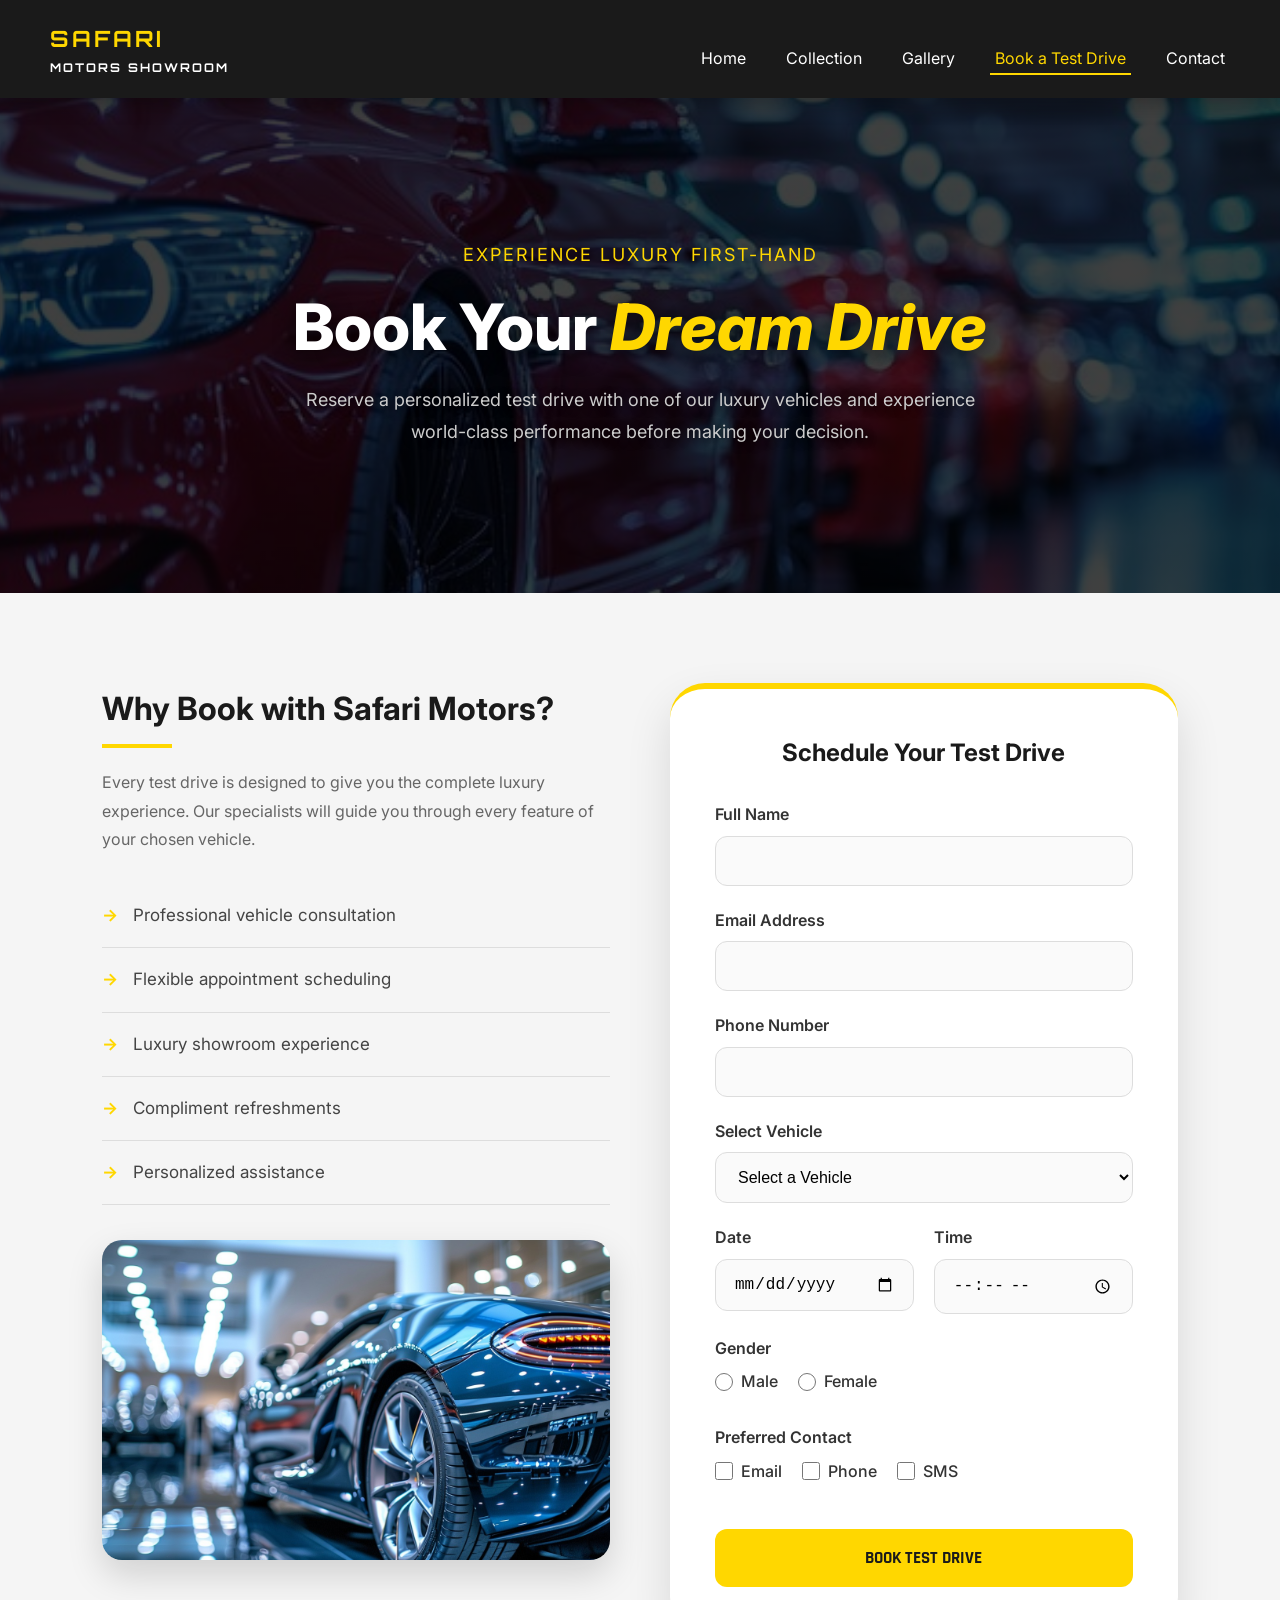
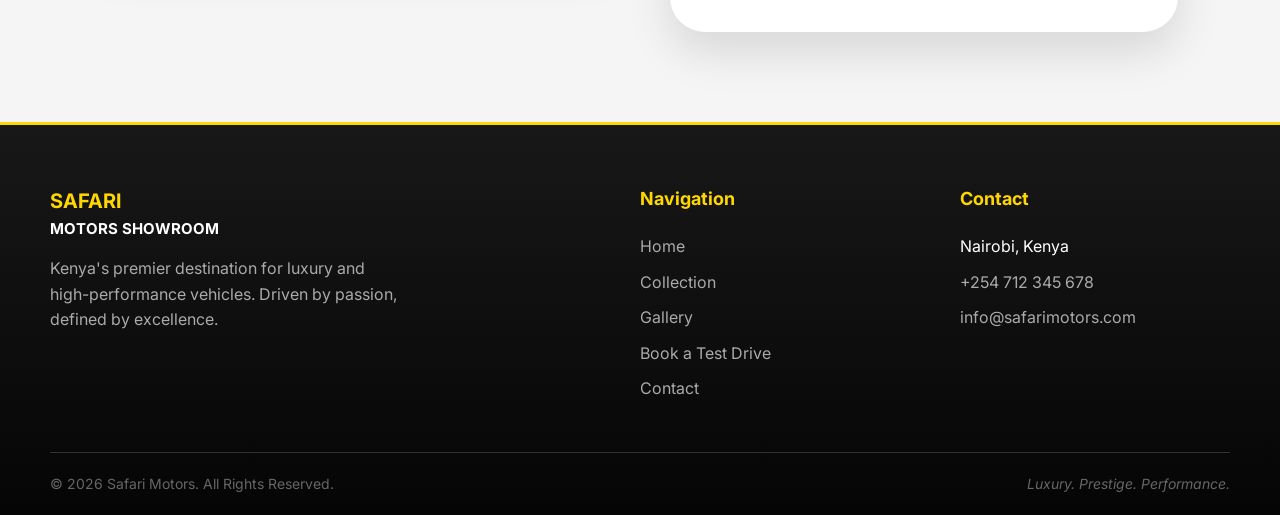
==== booking.html @ e5a98598 "Add files via upload" ====
<!DOCTYPE html>
<html lang="en">
    <head>
        <meta charset="UTF-8">
        <meta name="viewport" content="width=device-width, initial-scale=1.0">
        <title>Book a Test Drive | Safari Motors</title>
        <link rel="stylesheet" href="styles.css">
    </head>
    <body>

        <!-- Navigation Links -->
        <nav class="main-nav">
            <h1 class="brand-logo"><a href="index.html" class="nav-logo">SAFARI <span>MOTORS SHOWROOM</span></a></h1>
            <ul class="nav-links">
                <li><a href="index.html">Home</a></li>
                <li><a href="cars.html">Collection</a></li>
                <li><a href="gallery.html">Gallery</a></li>
                <li><a href="booking.html" class="active">Book a Test Drive</a></li>
                <li><a href="contact.html">Contact</a></li>
            </ul>
        </nav>
        
        <!-- hero section -->
        <section class="booking-hero">
            <div class="hero-content">
                <p class="main-tagline">Experience Luxury First-Hand</p>
                <h1 class="main-title">Book Your <em>Dream Drive</em></h1>
                <p class="main-description">Reserve a personalized test drive with one of our luxury vehicles and experience
                    world-class performance before making your decision.
                </p>
            </div>
        </section>

        <!-- Booking Form -->
        <section class="booking-section">
            <div class="booking-container">
                <div class="booking-info">
                    <h2>Why Book with Safari Motors?</h2>
                    <p>Every test drive is designed to give you the complete luxury experience.
                        Our specialists will guide you through every feature of your chosen vehicle.
                    </p>
                    <ul>
                        <li>Professional vehicle consultation</li>
                        <li>Flexible appointment scheduling</li>
                        <li>Luxury showroom experience</li>
                        <li>Compliment refreshments</li>
                        <li>Personalized assistance</li>
                    </ul>
                    <div class="booking-image">
                        <img src="Luxury6_cars.jpg" alt="Safari Motors Luxury Showroom">
                    </div>
                </div>
                <div class="booking-card">
                    <form class="booking-form">
                        <h2>Schedule Your Test Drive</h2>

                        <div class="form-group">
                            <label for="fullname">Full Name</label>
                            <input type="text" id="fullname" name="fullname" required>
                        </div>

                        <div class="form-group">
                            <label for="email">Email Address</label>
                            <input type="email" id="email" name="email" required>
                        </div>

                        <div class="form-group">
                            <label for="phone number">Phone Number</label>
                            <input type="tel" id="phone" name="phone"  required>
                        </div>

                        <div class="form-group">
                            <label for="vehicle">Select Vehicle</label>
                            <select id="vehicle" name="vehicle" required>
                                <option value="1">Select a Vehicle</option>
                                <option value="2">Mercedes Maybach S580</option>
                                <option value="3">BMW X5</option>
                                <option value="4">Range Rover Velar</option>
                                <option value="5">Rolls Royce Phantom</option>
                                <option value="6">Audi Q7</option>
                            </select>
                        </div>
                        <div class="form-row">
                            <div class="form-group">
                                <label>Date</label>
                                <input type="date" required>
                            </div>

                            <div class="form-group">
                                <label>Time</label>
                                <input type="time" required>
                            </div>
                        </div>

                        <div class="form-group">
                            <label>Gender</label>
                            <div class="radio-group">
                                <label><input type="radio" id="male" name="gender" value="Male">Male</label>
                                <label><input type="radio" id="female" name="gender" value="Female">Female</label>
                            </div>
                        </div>

                        <div class="form-group">
                            <label>Preferred Contact</label>
                            <div class="checkbox-group">
                                <label><input type="checkbox">Email</label>
                                <label><input type="checkbox">Phone</label>
                                <label><input type="checkbox">SMS</label>
                            </div>
                        </div>

                        <button type="submit" class="btn-primary">Book Test Drive</button>
                    </form>
                </div>
            </div>
        </section>

        <!-- Footer -->
        <footer class="main-footer">
            <div class="footer-container">
                <div class="footer-brand">
                    <a href="index.html" class="footer-logo">SAFARI <span>MOTORS SHOWROOM</span></a>
                    <p class="footer-description">Kenya's premier destination for luxury and high-performance vehicles. Driven by passion, defined by excellence.</p>
                </div>

                <div class="footer-nav">
                    <h4>Navigation</h4>
                    <ul>
                       <li><a href="index.html">Home</a></li>
                       <li><a href="cars.html">Collection</a></li>
                       <li><a href="gallery.html">Gallery</a></li>
                       <li><a href="booking.html">Book a Test Drive</a></li>
                       <li><a href="contact.html" class="active">Contact</a></li> 
                    </ul>
                </div>

                <div class="footer-contact">
                    <h4>Contact</h4>
                    <ul>
                        <li>Nairobi, Kenya</li>
                        <li><a href="tel:+254 712 345 578">+254 712 345 678</a></li>
                        <li><a href="mailto:info@safarimotors.com">info@safarimotors.com</a></li>
                    </ul>
                </div>
            </div>

            <div class="footer-bottom">
                <p>&copy; 2026 Safari Motors. All Rights Reserved.</p>
                <span class="footer-tagline">Luxury. Prestige. Performance.</span>
            </div>
        </footer>
    </body>
</html>
---- styles.css ----
/* Fonts */
@import url('https://fonts.googleapis.com/css2?family=inter:wght@300;400;500;600;700&display=swap');
@import url('https://fonts.googleapis.com/css2?family=Orbitron:wght@500;700&display=swap');
@import url('https://fonts.googleapis.com/css2?family=Rajdhani:wght@500;700&display=swap');

*{
    margin:0;
    padding:0;
    box-sizing: border-box;
}

::selection{
    background:gold;
    color: #000;
}

html{
    scroll-behavior: smooth;
}

body{
    font-family:'Inter', sans-serif;
    line-height: 1.6;
    color: #333;
    overflow-x: hidden;
}

/* navigation bar/ links\ */
.main-nav{
    background: #1a1a1a;
    padding: 20px 50px;
    display: flex;
    justify-content: space-between;
    align-items: center;
    position: sticky;
    top: 0;
    z-index: 1000;
    box-shadow: 0 4px 20px rgba(0,0,0,0.3);
}

.nav-links{
    list-style: none;
    display: flex;
    gap: 30px;
    margin-top: 20px;
    flex-wrap: wrap;
    justify-content: center;
}

.nav-links a{
    color: #fff;
    text-decoration: none;
    padding: 5px;
    position: relative;
    transition: 0.3s;
}

.nav-links a:hover{
    color: gold;
    transform: translateY(-2px);
}

.nav-links a.active{
    color:gold;
    border-bottom:2px solid #ffd700;
}

.nav-links a::after{
    content: "";
    position: absolute;
    left: 0;
    bottom: -6px;
    width: 0;
    height: 2px;
    background: gold;
    transition: 0.4s;
}

.nav-links a:hover::after{
    width: 100%;
}

.brand-logo{
    color:gold;
    font-size: 24px;
    font-weight: bold;
}

.nav-logo {
    font-family: 'Orbitron', sans-serif;
    font-size: 1.4rem;
    font-weight: 700;
    color: gold;
    text-decoration: none;
    letter-spacing: 3px;
}

.nav-logo span {
    font-size: 0.75rem;
    letter-spacing: 2px;
    display: block;
    color: white;
}

/* main section */
.main-section {
    color:#fff;
    min-height: 100vh;
    display: flex;
    flex-direction: column;
    justify-content: center;
    align-items: center;
    text-align: center;
    background: linear-gradient(rgba(0,0,0,0.75),rgba(0,0,0,0.75)), url("Luxury_cars.jpg");
    background-size: cover;
    background-position: center;
    background-repeat: no-repeat;
    background-attachment: fixed;
}

.main-content{
    max-width: 800px;
    margin: 0 auto;
    animation: floatUp 1s ease;
}

.main-tagline {
    color: gold;
    font-size: 18px;
    letter-spacing: 2px;
    text-transform: uppercase;
    margin-bottom: 20px;
}

.main-title{
    font-size: 4rem;
    font-weight: 800;
    line-height: 1.15;
    margin-bottom: 20px;
    text-shadow: 0 4px 20px rgba(0,0,0,0.7);
}

.main-title em{
    color: gold;
    font-style: italic;
}

.main-description {
    font-size: 18px;
    color: #ccc;
    margin-bottom: 30px;
    line-height : 1.8;
    text-shadow: 0 2px 10px rgba(0,0,0,0.6);
}

.main-buttons {
    display: flex;
    gap: 20px;
    justify-content: center;
}

.btn-primary {
    background: gold;
    color:#1a1a1a;
    padding: 14px 36px;
    font-family: 'Rajdhani', sans-serif;
    font-size: 0.85rem;
    font-weight: 700;
    text-transform: uppercase;
    border: none;
    cursor: pointer;
    border-radius: 10px;
    text-decoration: none;
    display: inline-block;
    transition: 0.5s ease;
}

.btn-primary:hover {
    background: #e6c200;
    box-shadow: 0 18px 40px rgba(255,215,0,0.35);
    transform: translateY(-6px) scale(1.05);
}

.btn-secondary {
    background: transparent;
    color: whitesmoke;
    padding: 14px 36px;
    font-family: 'Rajdhani', sans-serif;
    font-size: 0.85rem;
    font-weight: 600;
    text-transform: uppercase;
    border: 1px solid gold;
    border-radius:10px;
    cursor: pointer;
    text-decoration: none;
    font-weight: bold;
    display: inline-block;
    transition: 0.5s ease;
}

.btn-secondary:hover {
    background: gold;
    color: #1a1a1a;
    box-shadow: 0 18px 40px rgba(255,215,0,0.35);
    transform: translateY(-6px) scale(1.05);
}

.stats-container {
    display: flex;
    justify-content: center;
    gap: 80px;
    margin-top: 60px;
}

.stats-item {
    text-align: center;
    background: rgba(255,255,255,0.08);
    backdrop-filter: blur(15px);
    -webkit-backdrop-filter: blur(15px);
    border: 1px solid rgba(255,215,0,0.25);
    padding: 25px;
    border-radius: 18px;
    width: 180px;
    transition: 0.4s;
    animation: fadeUp 0.8s ease forwards;
}
@keyframes fadeUp{
    from{
        opacity:0;
        transform: translateY(80px);
    }
    to{
        opacity:1;
        transform: translateY(0);
    }
}

.stats-item:hover{
    transform:translateY(-10px);
    background:rgba(255,215,0,0.15);
}

.stat-number {
    font-family: 'Orbitron', sans-serif;
    font-size: 2.5rem;
    font-weight: 700;
    line-height: 1;
    display: block;
    color: gold;
}

.stat-label {
    font-size: 14px;
    letter-spacing: 1px;
    text-transform: uppercase;
    color: #aaa;
}

/* services of index html */
.services-section {
    display: flex;
    gap: 30px;
    padding: 100px 8%;
    background: #f9f9f9;
}

.service-card {
    background: #fff;
    padding: 40px 30px;
    border: 1px solid rgba(0,0,0,0.05);
    border-radius: 20px;
    box-shadow: 0 4px 6px rgba(0,0,0,0.1);
    position: relative;
    overflow: hidden;
    flex: 1;
    text-align:center;
    transition: transform 0.4s, box-shadow 0.4s, background 0.4s;
}

.service-card::before{
    content:"";
    position:absolute;
    left:0;
    top:0;
    width:5px;
    height:100%;
    background: gold;
}

.service-card:hover{
    box-shadow: 0 18px 35px rgba(0,0,0,0.2);
    transform: translateY(-12px);
}

.service-title {
    color:#1a1a1a;
    font-size: 22px;
    margin-bottom: 15px;
}

.service-description {
    color: #666;
    line-height: 1.6;
}

/* why choose us section */
.why-choose-section{
    padding: 80px 50px;
    background: #fff;
}

.choose-container{
    display: flex;
    gap: 60px;
    max-width: 1200px;
    margin: 0 auto;
    align-items: center;
}

.choose{
    text-decoration: none;
}

.choose-content {
    flex: 1;
}

.section-title{
    font-size: 32px;
    color: #1a1a1a;
    margin-bottom: 20px;
    position: relative;
}

.section-title::after {
    content: '';
    display: block;
    width: 60px;
    height: 3px;
    background: gold;
    margin-top: 10px;
}

.highlight {
    background: #f5f5f5;
    padding: 20px;
    border-left: 4px solid gold;
    margin-bottom: 20px;
    line-height: 1.8;
}

.section-subtitle {
    font-size: 18px;
    color: #666;
    margin-bottom: 30px;
}

.benefits-list {
    list-style: none;
}

.benefit-item {
    display: flex;
    gap: 20px;
    margin-bottom: 25px;
    padding: 15px;
    transition: 0.35s;
    border-radius: 8px;
}

.benefit-item:hover {
    background: #f7f7f7;
    transform: translateX(8px);
}

.benefit-number {
    font-size: 28px;
    font-weight: bold;
    color: gold;
    min-width: 50px;
}

.benefit-content {
    flex: 1;
}

.benefit-title {
    display: block;
    font-size: 18px;
    color: #1a1a1a;
    margin-bottom: 5px;
}

.benefit-text {
    color: #666;
    line-height: 1.6;
}

.image { 
    flex: 1;
}

.image img {
    width: 100%;
    border-radius: 20px;
    box-shadow: 0 10px 30px rgba(0,0,0,0.2);
    object-fit: cover;
    transition: 0.5s;
}

.image img:hover{
    transform:scale(1.05);
}

/* footer */
.main-footer {
    background: linear-gradient(180deg, #181818, #050505);
    border-top: 3px solid gold;
    color: #fff;
    padding: 60px 50px 20px;
}

.footer-container {
    display: flex;
    justify-content: space-between;
    gap: 50px;
    max-width: 1300px;
    margin: 0 auto;
    flex-wrap: wrap;
}

.footer-brand {
    flex: 2;
    min-width: 250px;
}

.footer-logo {
    color: gold;
    text-decoration: none;
    font-size: 20px;
    font-weight: bold;
    transition: 0.35s;
}

.footer-logo span {
    font-size: 15px;
    display: block;
    color: white;
}

.footer-logo:hover {
    color: white;
}

.footer-description {
    color: #aaa;
    margin-top: 15px;
    line-height: 1.6;
    max-width: 350px;
}

.footer-nav,
.footer-contact {
    flex: 1;
    min-width: 150px;
}

.footer-nav h4,
.footer-contact h4 {
    color: gold;
    margin-bottom: 20px;
    font-size: 18px;
}

.footer-nav ul,
.footer-contact ul {
    list-style: none;
}

.footer-nav li,
.footer-contact li {
    margin-bottom: 10px;
}

.footer-nav li,
.footer-contact li {
    margin-bottom: 10px;
}

.footer-nav a,
.footer-contact a{
    color: #aaa;
    text-decoration: none;
}

.footer-nav a:hover,
.footer-contact a:hover {
    color: gold;
}

.footer-bottom {
    border-top: 1px solid #333;
    margin-top: 40px;
    padding-top: 20px;
    display: flex;
    justify-content: space-between;
    align-items: center;
    margin-left: auto;
    margin-right: auto;
    flex-wrap: wrap;
}

.footer-bottom p{
    color: #666;
    font-size: 14px;
}

.footer-tagline {
    color: #666;
    font-size: 14px;
    font-style: italic;
}

/* scroll bar */
::-webkit-scrollbar{
    width: 10px;
}

::-webkit-scrollbar-track{
    background:#111;
}

::-webkit-scrollbar-thumb{
    background: gold;
    border-radius: 20px;
}

/* cars html*/
.cars-hero{
    min-height: 70vh;
    display: flex;
    justify-content: center;
    text-align: center;
    align-items: center;
    color: #fff;
    padding: 80px 8%;
    background:linear-gradient(rgba(0,0,0,0.75), rgba(0,0,0,0.75)),url("Luxury2_cars.png");
    background-size: cover;
    background-position: center;
    background-attachment: fixed;
}

.section-heading::after{
    content:"";
    width: 90px;
    height: 4px;
    background: gold;
    display: block;
    margin: 15px auto;
}

/* table */
.table-section{
    padding: 100px 8%;
    background: #f8f8f8;
}

.car-table{
    width:100%;
    border-collapse:collapse;
    overflow: hidden;
    border-radius: 20px;
    background: #fff;
    box-shadow: 0 20px 40px rgba(0,0,0,0.12);
}

.car-table caption{
    padding: 20px;
    font-size: 1.3rem;
    font-weight: bold;
    color: #222;
}

.car-table th {
    background: #1a1a1a;
    color: gold;
    padding: 18px;
    text-transform: uppercase;
    letter-spacing: 1px;
}

.car-table td{
    padding: 18px;
    border-bottom: 1px solid #eee;
}

.car-table tbody tr{
    transition: 0.35s;
}

.car-table tbody tr:hover{
    background: gold;
    transform: scale(1.01);
}

/* cars section */
.featured-cars{
    padding: 100px 8%;
    background: white;
}

.cars-grid{
    display: grid;
    grid-template-columns: repeat(auto-fit, minmax(340px, 1fr));
    gap: 40px;
}

.car-card{
    background: white;
    border-radius: 25px;
    overflow: hidden;
    box-shadow: 0 12px 30px rgba(0,0,0,0.12);
    transition:0.45s;
}

.car-card:hover{
    transform:translateY(-15px);
    box-shadow: 0 25px 50px rgba(0,0,0,0.2);
    border: 1px solid gold;
}

.car-card img{
    width:100%;
    height: 250px;
    object-fit: cover;
    transition: 0.6s;
}

.car-card:hover img{
    transform:scale(1.08);
}

.car-info{
    padding:30px;
}

.car-info h3{
    font-size: 1.8rem;
    color: #1a1a1a;
    margin-bottom: 15px;
}

.car-info p{
    color: #666;
    margin-bottom: 20px;
}

.car-info ul{
    list-style: none;
    margin-bottom: 30px;
}

.car-info li{
    padding: 10px 0;
    border-bottom: 1px solid #ececec;
}

.car-info strong{
    color: #000;
}

/* Banner */
.luxury-banner{
    padding: 120px 8%;
    text-align: center;
    color: white;
    background: linear-gradient(rgba(0,0,0,0.8), rgba(0,0,0,0.8)),url("Luxury2_cars.png");
    background-size: cover;
    background-position: center;
}

.banner-content{
    max-width: 850px;
    margin: auto;
}

.banner-content h2{
    font-size: 3rem;
    margin-bottom:25px;
    font-family: 'Orbitron', sans-serif;
}

.banner-content p{
    color: #ddd;
    font-size: 18px;
    margin-bottom: 40px;
}

/* booking html hero section*/
.booking-hero{
    min-height: 55vh;
    display: flex;
    justify-content: center;
    align-items: center;
    text-align: center;
    padding: 100px 8%;
    color: #fff;
    background: linear-gradient(rgba(0,0,0,0.75), rgba(0,0,0,0.75)),url("Luxury3_car.jpg");
    background-size: cover;
    background-position: center;
    background-attachment: fixed;
}

.booking-hero .hero-content{
    max-width: 800px;
}

.booking-hero .main-title{
    margin-bottom: 20px;
}

.booking-hero .main-description{
    max-width:700px;
    margin:auto;
}

/*Booking Section*/
.booking-section{
    background: #f5f5f5;
    padding: 90px 8%;
}

.booking-container{
    max-width: 1300px;
    margin:auto;
    display:grid;
    grid-template-columns:1fr 1fr;
    gap: 60px;
    align-items: start;
}

/* Left Side */
.booking-info h2{
    font-size: 2rem;
    margin-bottom:20px;
    color: #1a1a1a;
    position: relative;
}

.booking-info h2::after{
    content: "";
    width: 70px;
    height: 4px;
    background:gold;
    display: block;
    margin-top: 10px;
}

.booking-info p{
    color: #666;
    line-height: 1.8;
    margin-bottom: 30px;
}

.booking-info ul{
    list-style: none;
}

.booking-info li{
    padding: 18px 0;
    font-size: 17px;
    border-bottom: 1px solid #ddd;
    color: #444;
    transition: 0.3s;
}

.booking-info li::before{
    content: "->";
    color: gold;
    font-weight: bold;
    margin-right: 15px;
}

.booking-info li:hover{
    padding-left: 18px;
    color: #000;
    background: #fff;
    border-radius: 12px;
    box-shadow: 0 8px 20px rgba(0,0,0,0.08);
}

.booking-image {
    margin-top: 35px;
    overflow: hidden;
    border-radius: 20px;
    box-shadow: 0 15px 35px rgba(0,0,0,0.15);
}

.booking-image img{
    width: 100%;
    height: 320px;
    object-fit:cover;
    display: block;
    transition: 0.5s ease;
}

.booking-image img:hover{
    transform: scale(1.05);
}

/* Booking Card */
.booking-card{
    background: #fff;
    padding: 45px;
    border-radius: 35px;
    border-top: 6px solid gold;
    box-shadow:0 20px 45px rgba(0,0,0,0.12);
    transition: 0.4s;
    animation: slideUp 0.9s ease;
}

@keyframes slideUp{
    from{
        opacity: 0;
        transform: translateY(80px);
    }
    to{
        opacity:1;
        transform:translateY(0);
    }
}

.booking-card:hover{
    transform:translateY(-8px);
}

.booking-form h2{
    margin-bottom:30px;
    color:#1a1a1a;
    text-align:center;
}

/* form */
.form-group{
    margin-bottom: 22px;
}

.form-group label{
    display:block;
    margin-bottom: 8px;
    font-weight: 600;
    color: #333;
}

.form-group input,
.form-group select{
    width: 100%;
    padding: 15px 18px;
    border: 1px solid #ddd;
    border-radius: 12px;
    font-size: 16px;
    transition: 0.35s;
    background: #fafafa;
}

.form-group input:focus,
.form-group select:focus{
    outline:none;
    border-color:gold;
    box-shadow: 0 0 18px rgba(255,215,0,0.45);
    transform: scale(1.02);
    background: #fff;
}

.form-row{
    display: grid;
    grid-template-columns: repeat(2,1fr);
    gap:20px;
}

.radio-group,
.checkbox-group{
    display: flex;
    gap:20px;
    flex-wrap:wrap;
}

.radio-group label,
.checkbox-group label{
    display:flex;
    align-items: center;
    gap: 8px;
    font-weight:500;
    cursor:pointer;
}

.radio-group input,
.checkbox-group input{
    accent-color: gold;
    width: 18px;
    height: 18px;
}

/*submit button */
.booking-form .btn-primary{
    width: 100%;
    margin-top:15px;
    padding: 18px;
    font-size: 17px;
    border-radius: 12px;
}

.booking-form .btn-primary:hover{
    transform:translateY(-4px);
}

/* Contact hero */
.contact-hero{
    min-height:55vh;
    display: flex;
    justify-content: center;
    align-items:center;
    text-align: center;
    padding: 100px 8%;
    color: white;
    background: linear-gradient(rgba(0,0,0,0.75), rgba(0,0,0,0.75)),url("Luxury4_cars.png");
    background-size:cover;
    background-position: center;
    background-attachment: fixed;
}

/* Contact */
.contact-section{
    padding:100px 8%;
    background: #f6f6f6;
}

.contact-container {
    max-width: 1300px;
    margin: auto;
    display: grid;
    grid-template-columns: 1fr 1fr;
    gap: 60px;
}

/* Left */
.contact-info h2{
    font-size: 2rem;
    margin-bottom: 20px;
    position: relative;
}

.contact-info h2::after{
    content:"";
    width: 70px;
    height:4px;
    background: gold;
    display: block;
    margin-top: 10px;
}

.contact-info p{
    color: #666;
    line-height: 1.8;
    margin-bottom: 30px;
}

.contact-card{
    background: white;
    padding: 25px;
    margin-bottom: 20px;
    border-radius:18px;
    box-shadow: 0 10px 25px rgba(0,0,0,0.08);
    transition: 0.4s;
}

.contact-card:hover{
    transform:translateY(-8px);
    box-shadow: 0 18px 40px rgba(0,0,0,0.15);
}

.contact-card h3{
    margin-bottom: 12px;
    color:#1a1a1a;
}

.contact-card a{
    text-decoration: none;
    color: #555;
}

.contact-card a:hover{
    color: gold;
}

/* form */
.contact-form-card{
    background: white;
    padding: 45px;
    border-radius: 30px;
    box-shadow: 0 20px 45px rgba(0,0,0,0.12);
    border-top: 5px solid gold;
}

.contact-form h2{
    text-align: center;
    margin-bottom: 30px;
}

.contact-form textarea{
    width:100%;
    padding: 15px;
    border: 1px solid #ddd;
    border-radius: 12px;
    font-family: inherit;
    resize: none;
    transition: 0.3s;
    background: #fafafa;
}

.contact-form textarea:focus{
    outline: none;
    border-color: gold;
    box-shadow: 0 0 12px rgba(255, 215, 0, 0.3);
    background: white;
}

.contact-form .btn-primary{
    width:100%;
    margin-top: 20px;
}

/* Map */
.map-section{
    padding: 100px 8%;
    background: white;
}

.map-container{
    max-width: 1300px;
    margin:auto;
    overflow: hidden;
    border-radius: 25px;
    box-shadow: 0 15px 40px rgba(0,0,0,0.15);
}

.map-container iframe{
    width: 100%;
    height: 450px;
    border: none;
}

.gallery-hero{
    min-height: 60vh;
    display: flex;
    justify-content: center;
    align-items: center;
    text-align: center;
    color: #fff;
    padding: 100px 8%;
    background: linear-gradient(rgba(0,0,0,0.75), rgba(0,0,0,0.75)), url("gallery.jpg");
    background-size: cover;
    background-position: center;
    background-attachment: fixed;
}

.gallery-section{
    padding: 100px 8%;
    background: #f8f8f8;
}

.gallery-grid{
    display: grid;
    gap: 40px;
    margin-top: 60px;
    grid-template-columns: repeat(auto-fit,minmax(300px, 1fr));
}

.flip-card{
    background: transparent;
    height:420px; 
    perspective: 1000px;
}

.flip-card-inner{
    position: relative;
    width: 100%;
    height: 100%;
    transition: transform 0.8s;
    transform-style: preserve-3d;
}

.flip-card:hover .flip-card-inner{
    transform: rotateY(180deg);
}

.flip-card-front,
.flip-card-back{
    position: absolute;
    width: 100%;
    height:100%;
    backface-visibility: hidden;
    border-radius: 20px;
    overflow: hidden;
    box-shadow: 0 12px 30px rgba(0,0,0,0.15);
}

.flip-card-front{
    background: #fff;
}

.flip-card-front img{
    width: 100%;
    height: 320px;
    object-fit: cover;
}

.flip-card-front h3{
    padding: 20px;
    text-align: center;
    color: #1a1a1a;
}

.flip-card-back{
    background: #1a1a1a;
    color: white;
    transform: rotateY(180deg);
    display:flex;
    flex-direction: column;
    justify-content: center;
    align-items: center;
    padding: 30px;
    text-align: center;
}

.flip-card-back p{
    margin:8px 0;
    color: #ddd;
}

.flip-card-back strong{
    color:gold;
    font-size: 1.2rem;
}
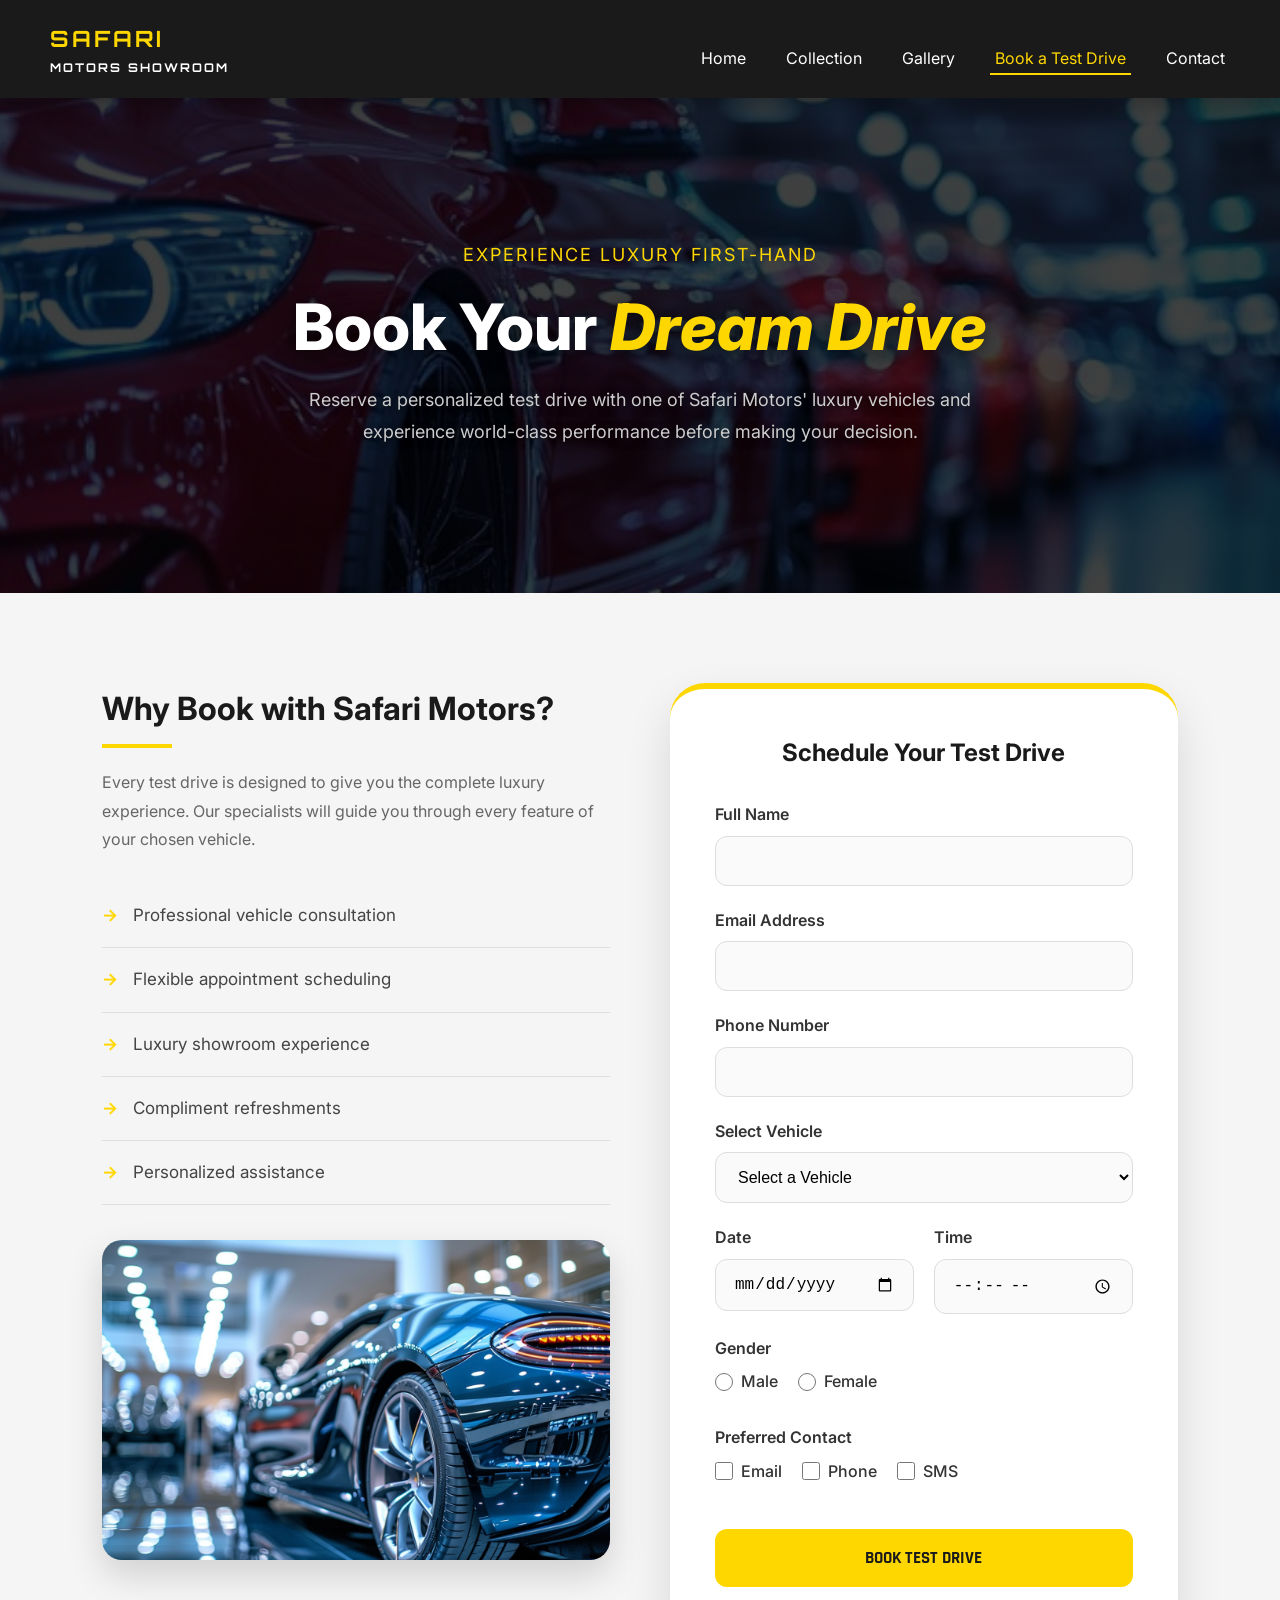
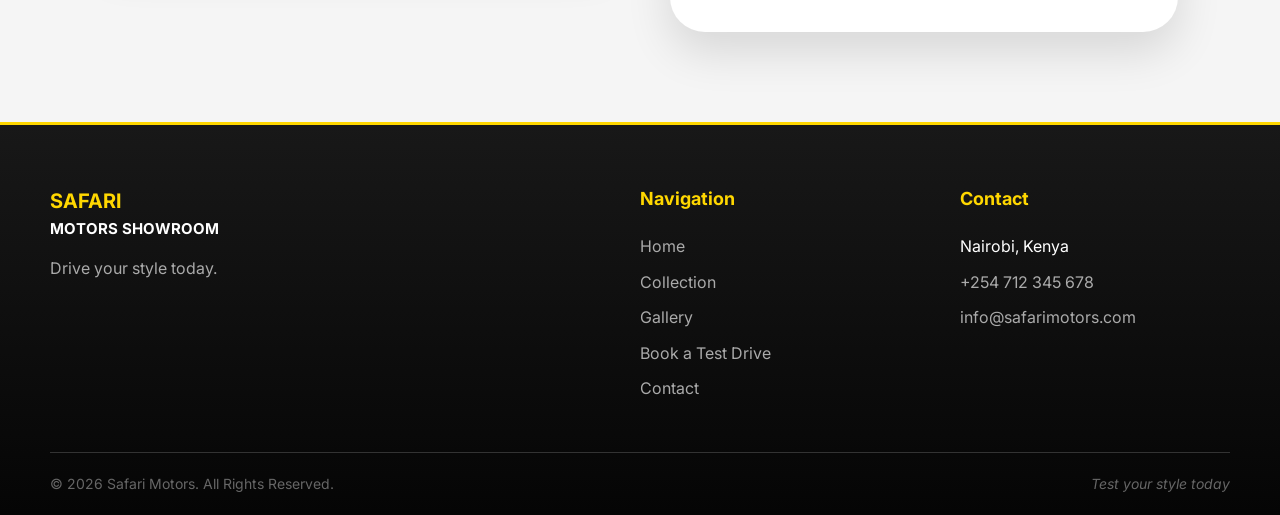
==== commit 5be4c478: "Revise booking.html content and structure Updated the booking page with new content and structure, i" ====
--- a/booking.html
+++ b/booking.html
@@ -25,7 +25,7 @@
             <div class="hero-content">
                 <p class="main-tagline">Experience Luxury First-Hand</p>
                 <h1 class="main-title">Book Your <em>Dream Drive</em></h1>
-                <p class="main-description">Reserve a personalized test drive with one of our luxury vehicles and experience
+                <p class="main-description">Reserve a personalized test drive with one of Safari Motors' luxury vehicles and experience
                     world-class performance before making your decision.
                 </p>
             </div>
@@ -65,7 +65,7 @@
                         </div>
 
                         <div class="form-group">
-                            <label for="phone number">Phone Number</label>
+                            <label for="phone">Phone Number</label>
                             <input type="tel" id="phone" name="phone"  required>
                         </div>
 
@@ -82,18 +82,18 @@
                         </div>
                         <div class="form-row">
                             <div class="form-group">
-                                <label>Date</label>
-                                <input type="date" required>
+                                <label for="date">Date</label>
+                                <input type="date" id="date" name="date" required>
                             </div>
 
                             <div class="form-group">
-                                <label>Time</label>
-                                <input type="time" required>
+                                <label for="time">Time</label>
+                                <input type="time" id="time" name="time" required>
                             </div>
                         </div>
 
                         <div class="form-group">
-                            <label>Gender</label>
+                            <label for="gender">Gender</label>
                             <div class="radio-group">
                                 <label><input type="radio" id="male" name="gender" value="Male">Male</label>
                                 <label><input type="radio" id="female" name="gender" value="Female">Female</label>
@@ -101,11 +101,11 @@
                         </div>
 
                         <div class="form-group">
-                            <label>Preferred Contact</label>
+                            <label for="contact">Preferred Contact</label>
                             <div class="checkbox-group">
-                                <label><input type="checkbox">Email</label>
-                                <label><input type="checkbox">Phone</label>
-                                <label><input type="checkbox">SMS</label>
+                                <label><input type="checkbox" id="email" name="contact" value="Email">Email</label>
+                                <label><input type="checkbox" id="phone" name="contact" value="Phone">Phone</label>
+                                <label><input type="checkbox" id="sms" name="contact" value="SMS">SMS</label>
                             </div>
                         </div>
 
@@ -120,7 +120,7 @@
             <div class="footer-container">
                 <div class="footer-brand">
                     <a href="index.html" class="footer-logo">SAFARI <span>MOTORS SHOWROOM</span></a>
-                    <p class="footer-description">Kenya's premier destination for luxury and high-performance vehicles. Driven by passion, defined by excellence.</p>
+                    <p class="footer-description">Drive your style today.</p>
                 </div>
 
                 <div class="footer-nav">
@@ -138,7 +138,7 @@
                     <h4>Contact</h4>
                     <ul>
                         <li>Nairobi, Kenya</li>
-                        <li><a href="tel:+254 712 345 578">+254 712 345 678</a></li>
+                        <li><a href="tel:+254 712 345 678">+254 712 345 678</a></li>
                         <li><a href="mailto:info@safarimotors.com">info@safarimotors.com</a></li>
                     </ul>
                 </div>
@@ -146,8 +146,8 @@
 
             <div class="footer-bottom">
                 <p>&copy; 2026 Safari Motors. All Rights Reserved.</p>
-                <span class="footer-tagline">Luxury. Prestige. Performance.</span>
+                <span class="footer-tagline">Test your style today</span>
             </div>
         </footer>
     </body>
-</html>+</html>
